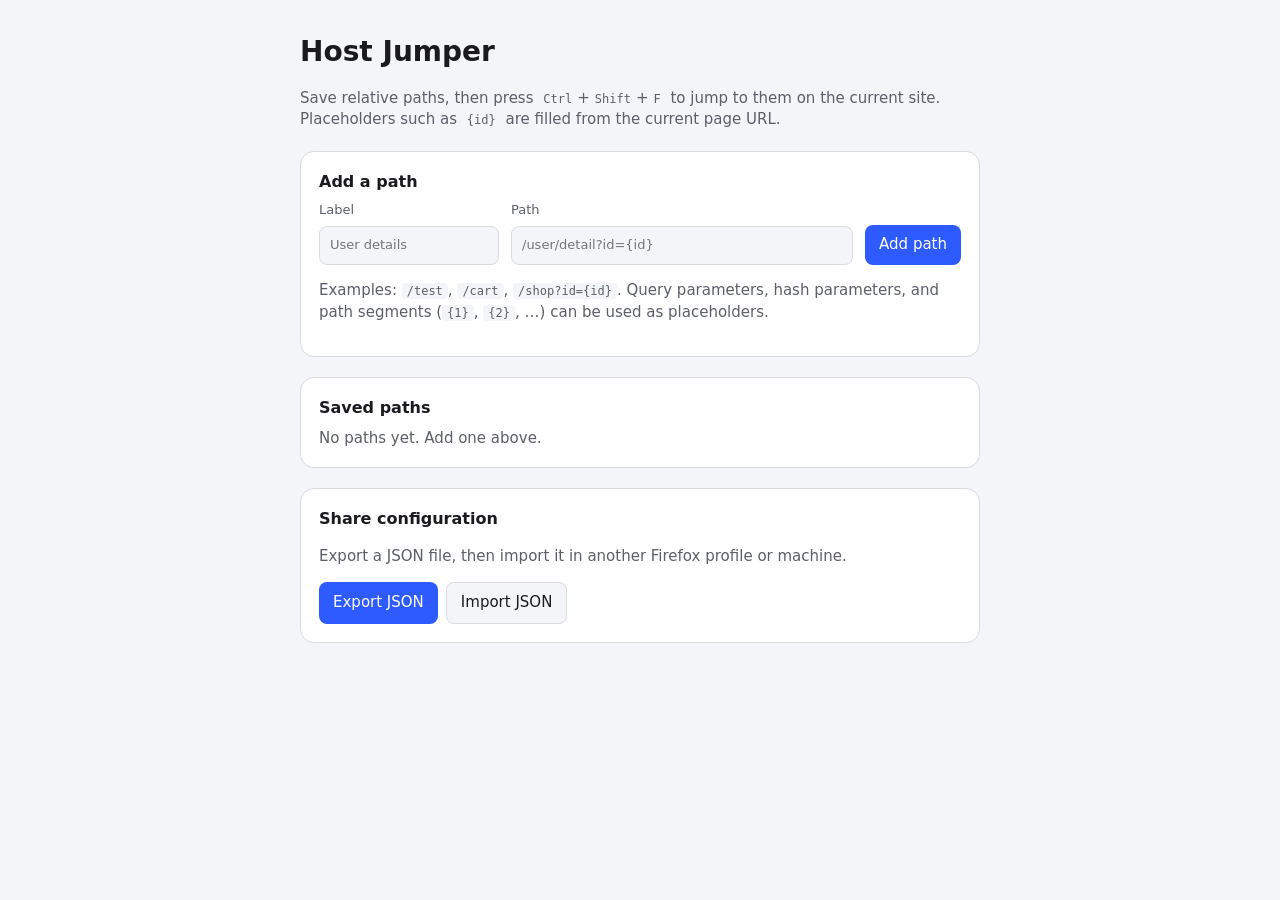
==== options/index.html @ 2f24018b "Initial implementation of the extension" ====
<!DOCTYPE html>
<html lang="en">
  <head>
    <meta charset="UTF-8">
    <title>Host Jumper</title>
    <link rel="stylesheet" href="style.css">
  </head>
  <body>
    <main class="page">
      <header>
        <h1>Host Jumper</h1>
        <p>
          Save relative paths, then press <kbd>Ctrl</kbd>+<kbd>Shift</kbd>+<kbd>F</kbd>
          to jump to them on the current site. Placeholders such as <code>{id}</code>
          are filled from the current page URL.
        </p>
      </header>

      <section class="card">
        <h2>Add a path</h2>
        <form id="add-form">
          <label>
            Label
            <input id="label-input" type="text" placeholder="User details" maxlength="80">
          </label>
          <label>
            Path
            <input id="path-input" type="text" placeholder="/user/detail?id={id}" required>
          </label>
          <button type="submit">Add path</button>
        </form>
        <p class="hint">
          Examples: <code>/test</code>, <code>/cart</code>, <code>/shop?id={id}</code>.
          Query parameters, hash parameters, and path segments
          (<code>{1}</code>, <code>{2}</code>, …) can be used as placeholders.
        </p>
      </section>

      <section class="card">
        <h2>Saved paths</h2>
        <div id="path-list"></div>
        <p id="empty-state" class="hint">No paths yet. Add one above.</p>
      </section>

      <section class="card">
        <h2>Share configuration</h2>
        <p class="hint">
          Export a JSON file, then import it in another Firefox profile or machine.
        </p>
        <div class="share-actions">
          <button type="button" id="export-btn">Export JSON</button>
          <button type="button" id="import-btn" class="secondary">Import JSON</button>
          <input id="import-file" type="file" accept="application/json,.json" hidden>
        </div>
        <div id="import-prompt" class="import-prompt" hidden>
          <p>
            This file has <strong id="import-count">0</strong> paths.
            Replace the current list, or merge new paths into it?
          </p>
          <div class="share-actions">
            <button type="button" id="import-replace">Replace</button>
            <button type="button" id="import-merge" class="secondary">Merge</button>
            <button type="button" id="import-cancel" class="secondary">Cancel</button>
          </div>
        </div>
        <p id="share-status" class="hint" hidden></p>
      </section>
    </main>
    <script src="../shared.js"></script>
    <script src="script.js"></script>
  </body>
</html>
---- options/style.css ----
:root {
  color-scheme: light dark;
  --bg: #f4f5f8;
  --card: #ffffff;
  --text: #1b1b1f;
  --muted: #5c5f6a;
  --line: #d9dbe3;
  --accent: #2e5bff;
  --danger: #c42b1c;
}

@media (prefers-color-scheme: dark) {
  :root {
    --bg: #15161b;
    --card: #1e1f26;
    --text: #f3f4f7;
    --muted: #a3a6b3;
    --line: #34363f;
    --accent: #6d8bff;
    --danger: #ff8d80;
  }
}

* {
  box-sizing: border-box;
}

body {
  margin: 0;
  background: var(--bg);
  color: var(--text);
  font: 15px/1.45 "Segoe UI", system-ui, sans-serif;
}

.page {
  max-width: 720px;
  margin: 0 auto;
  padding: 32px 20px 48px;
}

h1, h2 {
  margin: 0 0 8px;
}

h1 {
  font-size: 28px;
}

h2 {
  font-size: 16px;
}

header p,
.hint {
  color: var(--muted);
}

.card {
  margin-top: 20px;
  padding: 18px;
  background: var(--card);
  border: 1px solid var(--line);
  border-radius: 14px;
}

form {
  display: grid;
  grid-template-columns: 180px 1fr auto;
  gap: 12px;
  align-items: end;
}

label {
  display: flex;
  flex-direction: column;
  gap: 6px;
  font-size: 13px;
  color: var(--muted);
}

input {
  width: 100%;
  padding: 9px 10px;
  border: 1px solid var(--line);
  border-radius: 8px;
  background: var(--bg);
  color: var(--text);
  font: inherit;
}

button {
  padding: 9px 14px;
  border: 0;
  border-radius: 8px;
  background: var(--accent);
  color: #fff;
  font: inherit;
  cursor: pointer;
}

button.secondary {
  background: var(--bg);
  color: var(--text);
  border: 1px solid var(--line);
}

.share-actions {
  display: flex;
  flex-wrap: wrap;
  gap: 8px;
}

.import-prompt {
  margin-top: 14px;
  padding: 12px;
  border: 1px solid var(--line);
  border-radius: 10px;
  background: var(--bg);
}

.import-prompt p {
  margin: 0 0 12px;
}

.share-status-error {
  color: var(--danger);
}

.row {
  display: grid;
  grid-template-columns: 180px 1fr auto;
  gap: 12px;
  align-items: center;
  padding: 10px 0;
  border-top: 1px solid var(--line);
}

.row:first-child {
  border-top: 0;
}

.row-actions {
  display: flex;
  gap: 6px;
}

.row-actions button {
  padding: 7px 10px;
  background: var(--bg);
  color: var(--text);
  border: 1px solid var(--line);
}

.row-actions .danger {
  color: var(--danger);
}

kbd, code {
  padding: 1px 5px;
  border-radius: 4px;
  background: var(--bg);
  font-size: 12px;
}

#empty-state {
  margin: 0;
}

#empty-state.is-hidden,
#path-list:empty + #empty-state.is-hidden {
  display: none;
}

@media (max-width: 700px) {
  form,
  .row {
    grid-template-columns: 1fr;
  }
}
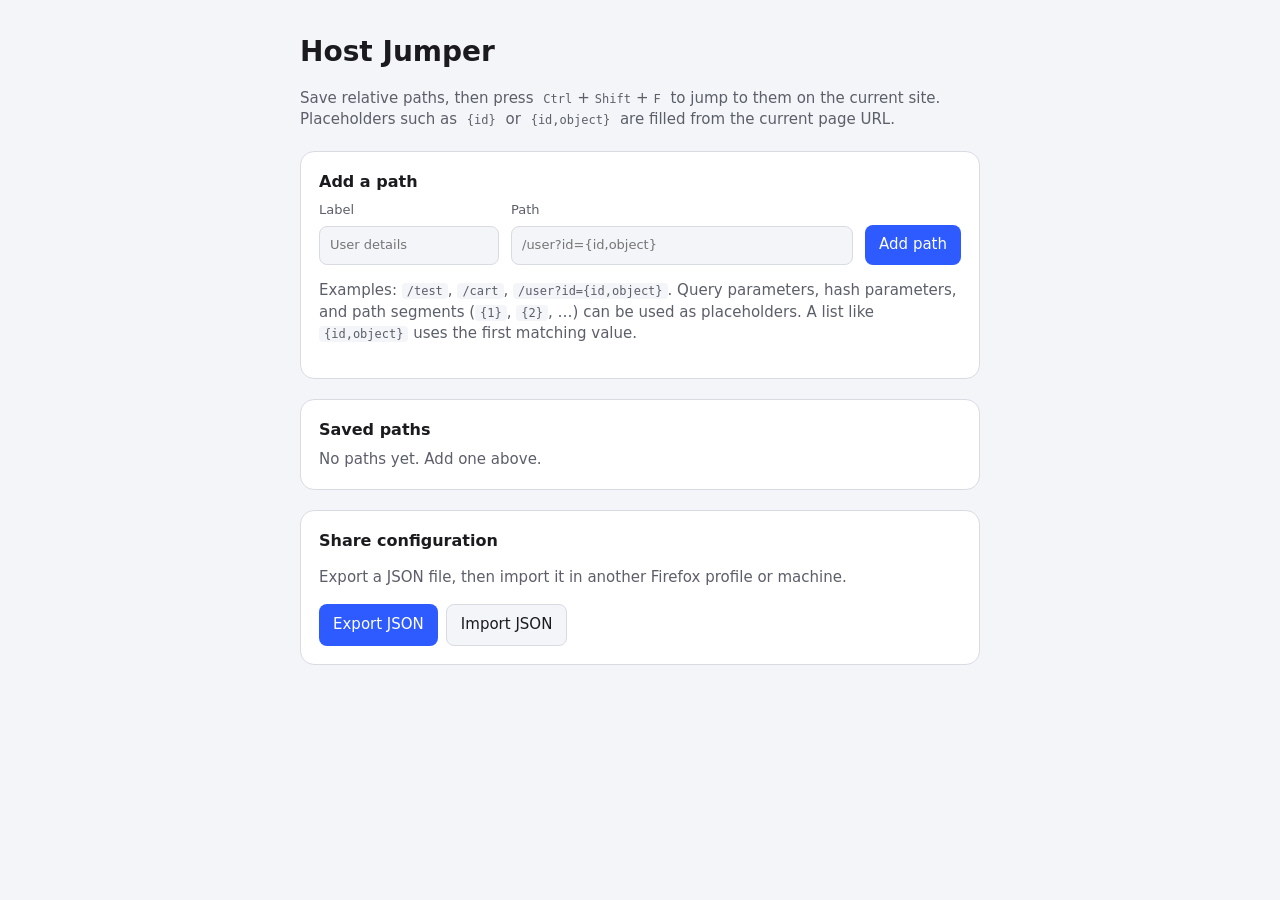
==== commit 6c820051: "Add support of multiple values in the placeholder" ====
--- a/options/index.html
+++ b/options/index.html
@@ -12,7 +12,7 @@
         <p>
           Save relative paths, then press <kbd>Ctrl</kbd>+<kbd>Shift</kbd>+<kbd>F</kbd>
           to jump to them on the current site. Placeholders such as <code>{id}</code>
-          are filled from the current page URL.
+          or <code>{id,object}</code> are filled from the current page URL.
         </p>
       </header>
 
@@ -25,14 +25,16 @@
           </label>
           <label>
             Path
-            <input id="path-input" type="text" placeholder="/user/detail?id={id}" required>
+            <input id="path-input" type="text" placeholder="/user?id={id,object}" required>
           </label>
           <button type="submit">Add path</button>
         </form>
         <p class="hint">
-          Examples: <code>/test</code>, <code>/cart</code>, <code>/shop?id={id}</code>.
+          Examples: <code>/test</code>, <code>/cart</code>,
+          <code>/user?id={id,object}</code>.
           Query parameters, hash parameters, and path segments
           (<code>{1}</code>, <code>{2}</code>, …) can be used as placeholders.
+          A list like <code>{id,object}</code> uses the first matching value.
         </p>
       </section>
 
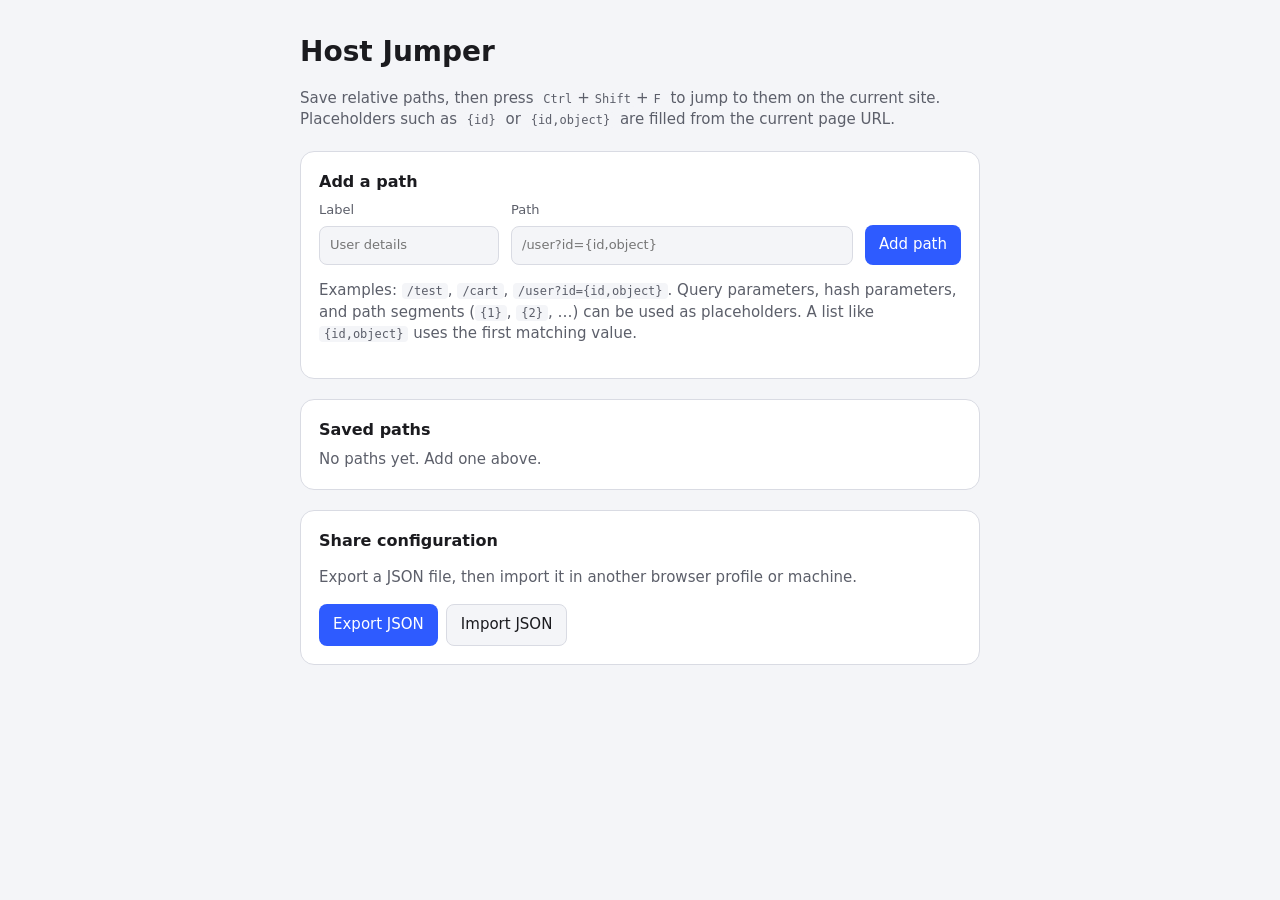
==== commit 7b22c1d2: "Migrate to manifest v3 to deliver to Chrome Web Store" ====
--- a/options/index.html
+++ b/options/index.html
@@ -47,7 +47,7 @@
       <section class="card">
         <h2>Share configuration</h2>
         <p class="hint">
-          Export a JSON file, then import it in another Firefox profile or machine.
+          Export a JSON file, then import it in another browser profile or machine.
         </p>
         <div class="share-actions">
           <button type="button" id="export-btn">Export JSON</button>
@@ -68,6 +68,7 @@
         <p id="share-status" class="hint" hidden></p>
       </section>
     </main>
+    <script src="../shim.js"></script>
     <script src="../shared.js"></script>
     <script src="script.js"></script>
   </body>
